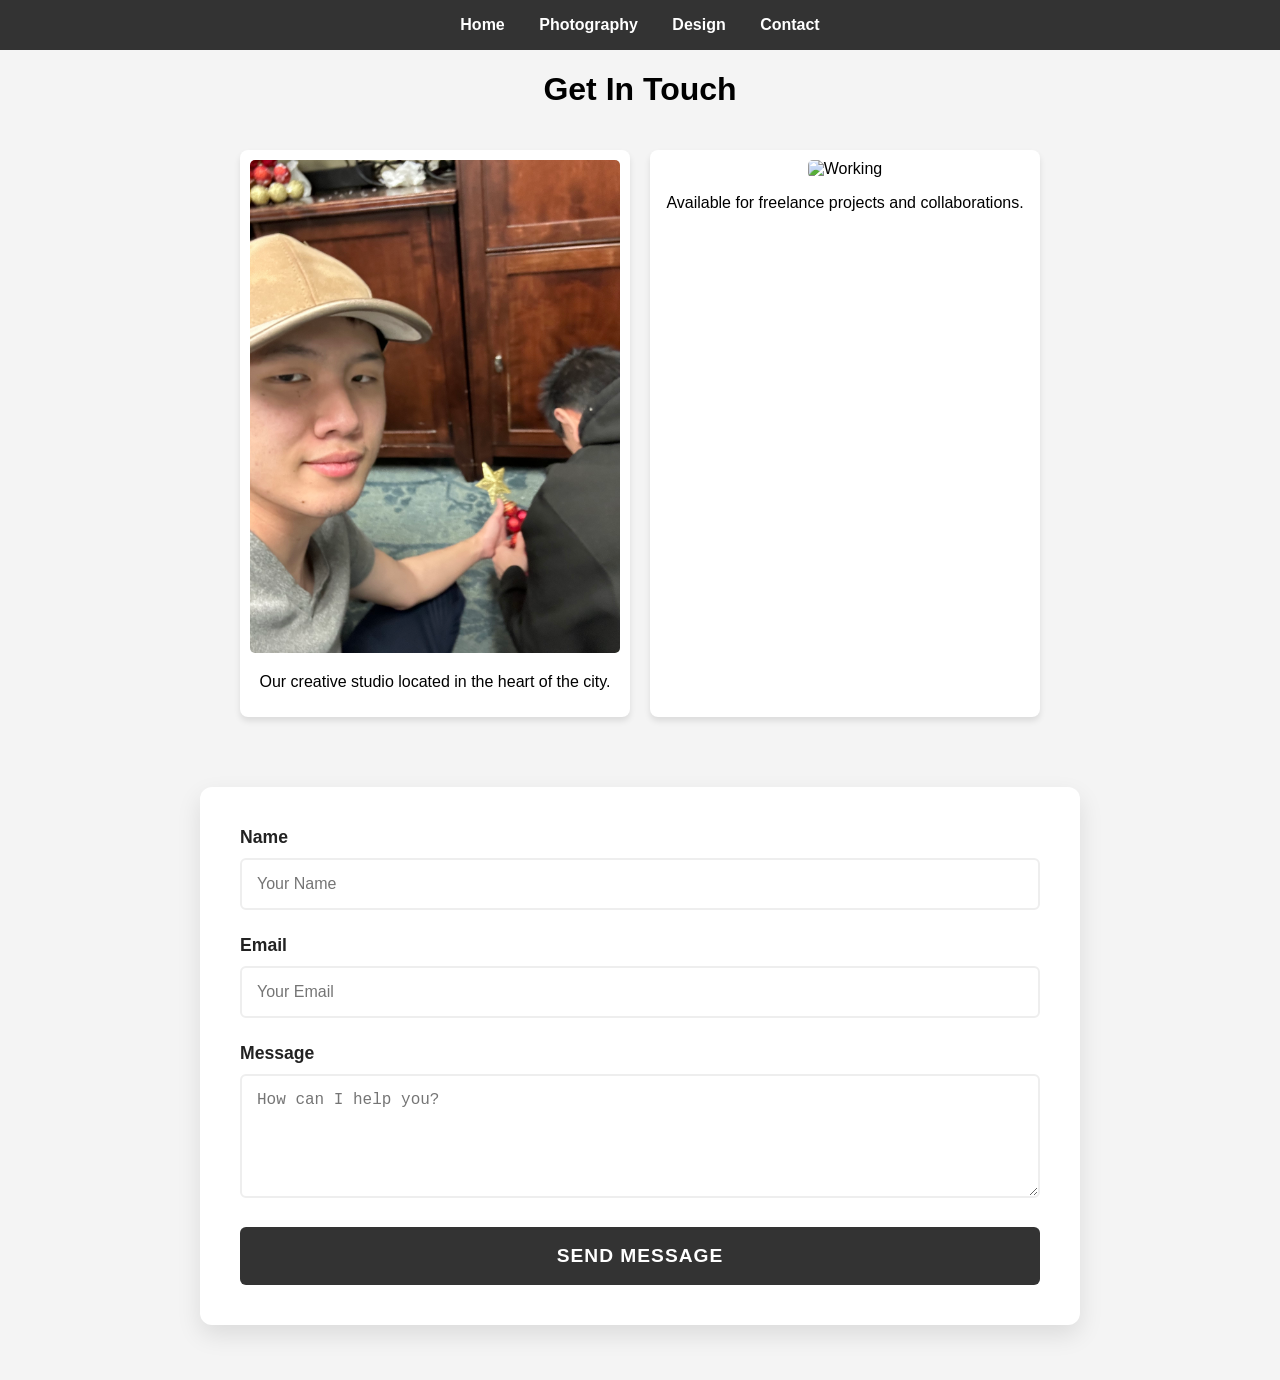
==== contact.html @ ab3d57b9 "Add files via upload" ====
<!DOCTYPE html>
<html lang="en">
<head>
    <meta charset="UTF-8">
    <meta name="viewport" content="width=device-width, initial-scale=1.0">
    <title>Portfolio | Contact</title>
    <link rel="stylesheet" href="style.css">
</head>
<body>

    <nav>
        <a href="index.html">Home</a>
        <a href="photography.html">Photography</a>
        <a href="design.html">Design</a>
        <a href="contact.html">Contact</a>
    </nav>

    <main>
        <h1>Get In Touch</h1>
        
        <div class="grid" style="max-width: 800px; margin: auto;">
            <div class="card">
                <img src="about1.jpeg" onclick="openModal(this.src)" alt="Office Space">
                <p>Our creative studio located in the heart of the city.</p>
            </div>
            <div class="card">
                <img src="about2.png" onclick="openModal(this.src)" alt="Working">
                <p>Available for freelance projects and collaborations.</p>
            </div>
        </div>

        <section class="contact-section">
            <form id="contact-form">
                <div class="form-group">
                    <label for="name">Name</label>
                    <input type="text" id="name" name="name" placeholder="Your Name" required>
                </div>
                <div class="form-group">
                    <label for="email">Email</label>
                    <input type="email" id="email" name="email" placeholder="Your Email" required>
                </div>
                <div class="form-group">
                    <label for="message">Message</label>
                    <textarea id="message" name="message" rows="5" placeholder="How can I help you?" required></textarea>
                </div>
                <button type="submit" class="submit-btn">Send Message</button>
            </form>
        </section>
    </main>

    <div id="myModal" class="modal" onclick="this.style.display='none'">
        <span class="close">&times;</span>
        <img class="modal-content" id="img01">
    </div>

    <script src="script.js"></script>
</body>
</html>
---- style.css ----
body { font-family: sans-serif; margin: 0; background: #f4f4f4; text-align: center; }
nav { background: #333; padding: 1rem; }
nav a { color: white; margin: 0 15px; text-decoration: none; font-weight: bold; }

.grid { display: grid; grid-template-columns: repeat(auto-fit, minmax(300px, 1fr)); gap: 20px; padding: 20px; }
.card { background: white; padding: 10px; border-radius: 8px; box-shadow: 0 4px 6px rgba(0,0,0,0.1); }
.card img { width: 100%; border-radius: 5px; cursor: pointer; transition: 0.3s; }
.card img:hover { opacity: 0.7; }

/* Slideshow */
.slideshow-container { max-width: 800px; position: relative; margin: 20px auto; overflow: hidden; border-radius: 10px; }
.mySlides { display: none; }
.fade { animation: fadeAnim 1.5s; }
@keyframes fadeAnim { from {opacity: .4} to {opacity: 1} }

/* Modal/Lightbox */
.modal { display: none; position: fixed; z-index: 100; top: 0; left: 0; width: 100%; height: 100%; background: rgba(0,0,0,0.9); }
.modal-content { margin: auto; display: block; max-width: 80%; max-height: 80%; margin-top: 5%; }
.close { position: absolute; top: 20px; right: 35px; color: white; font-size: 40px; cursor: pointer; }
3. The Logic (script.js)
This small script handles both the automatic slideshow and the clicking of images.

JavaScript
// Slideshow Logic
let slideIndex = 0;
showSlides();

function showSlides() {
  let slides = document.getElementsByClassName("mySlides");
  for (let i = 0; i < slides.length; i++) {
    slides[i].style.display = "none";  
  }
  slideIndex++;
  if (slideIndex > slides.length) {slideIndex = 1}    
  if(slides.length > 0) {
    slides[slideIndex-1].style.display = "block";  
    setTimeout(showSlides, 3000); // Change image every 3 seconds
  }
}

// Lightbox Logic
function openModal(src) {
  document.getElementById("img01").src = src;
  document.getElementById("myModal").style.display = "block";
}
/* --- Enlarged Contact Form Styles --- */
.contact-section {
    max-width: 800px; /* Increased from 600px */
    margin: 50px auto;
    padding: 40px;   /* More internal breathing room */
    background: white;
    border-radius: 12px;
    box-shadow: 0 10px 25px rgba(0,0,0,0.1); /* Softer, deeper shadow */
    text-align: left;
}

.form-group {
    margin-bottom: 25px; /* More space between fields */
}

.form-group label {
    display: block;
    margin-bottom: 10px;
    font-size: 1.1rem; /* Slightly larger text */
    font-weight: 600;
    color: #222;
}

.form-group input, 
.form-group textarea {
    width: 100%;
    padding: 15px; /* Thicker input boxes */
    border: 2px solid #eee; /* Bolder border */
    border-radius: 6px;
    box-sizing: border-box; 
    font-size: 1rem;
    transition: border-color 0.3s, box-shadow 0.3s;
}

/* Focus effect for better UX */
.form-group input:focus, 
.form-group textarea:focus {
    outline: none;
    border-color: #333;
    box-shadow: 0 0 8px rgba(0,0,0,0.1);
}

.submit-btn {
    background-color: #333;
    color: white;
    padding: 18px; /* Larger button */
    border: none;
    border-radius: 6px;
    cursor: pointer;
    width: 100%;
    font-size: 1.2rem; /* Clearer call to action */
    font-weight: bold;
    text-transform: uppercase;
    letter-spacing: 1px;
    transition: background 0.3s ease;
}

.submit-btn:hover {
    background-color: #000;
}
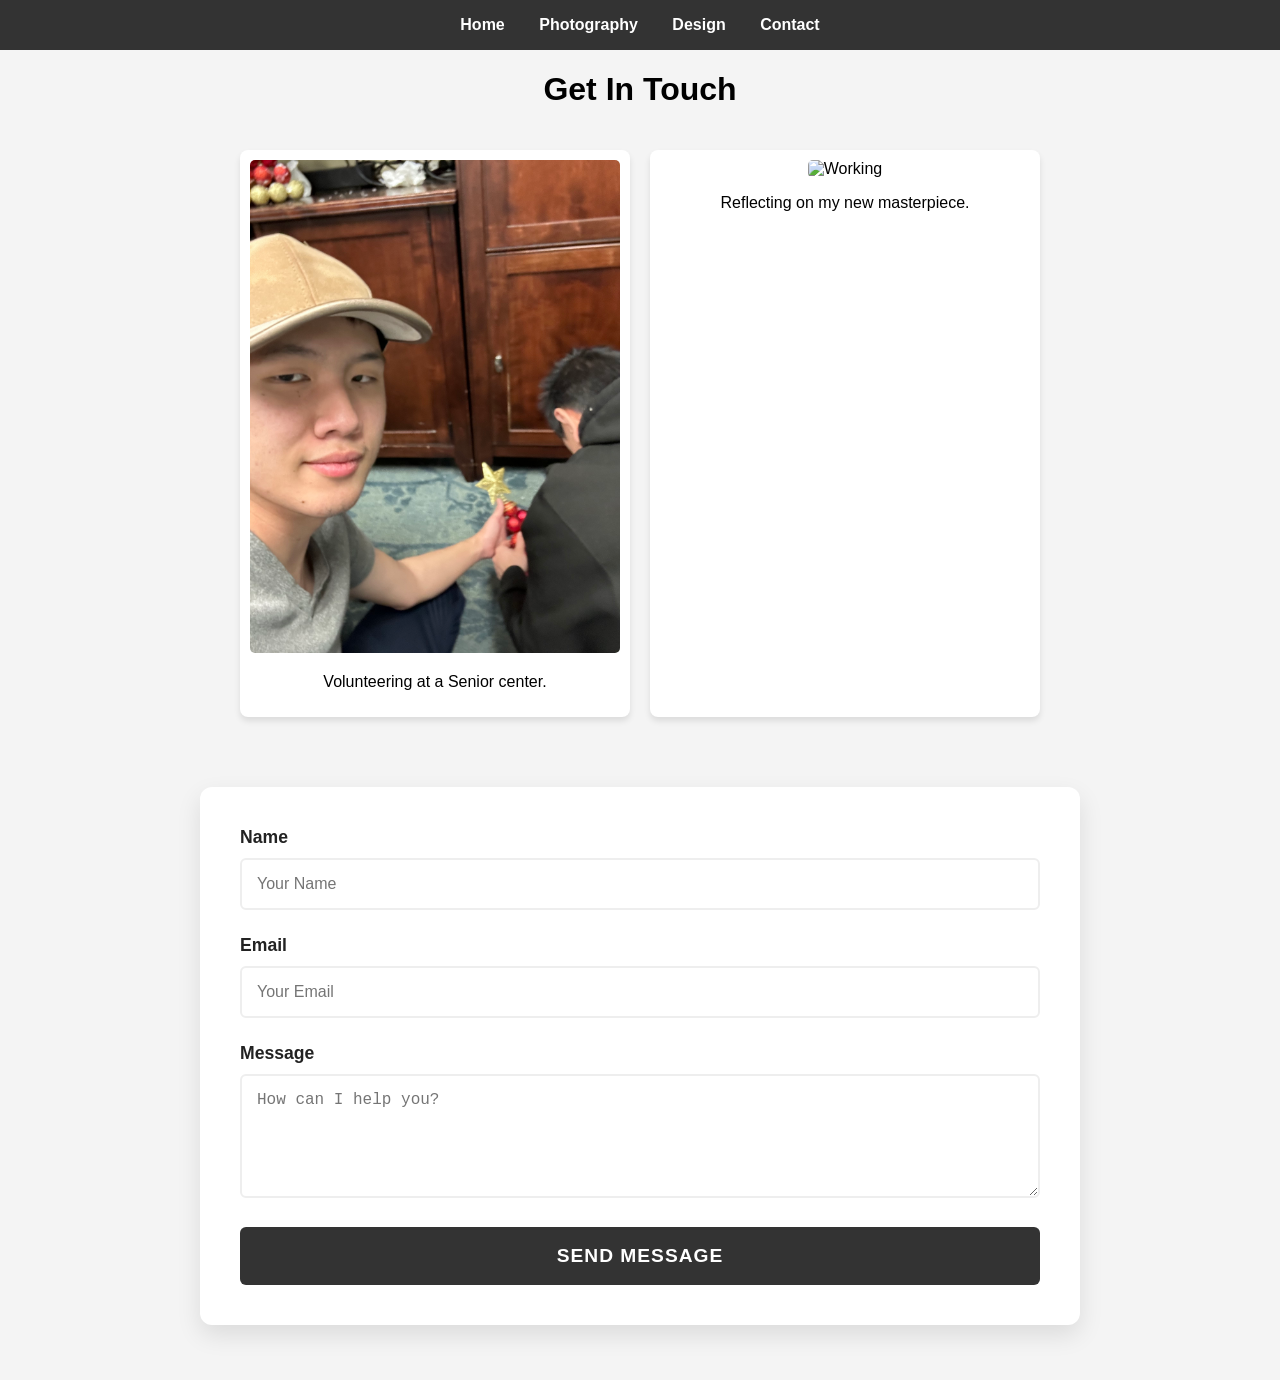
==== commit bb6c19d6: "Update contact.html" ====
--- a/contact.html
+++ b/contact.html
@@ -21,11 +21,11 @@
         <div class="grid" style="max-width: 800px; margin: auto;">
             <div class="card">
                 <img src="about1.jpeg" onclick="openModal(this.src)" alt="Office Space">
-                <p>Our creative studio located in the heart of the city.</p>
+                <p>Volunteering at a Senior center.</p>
             </div>
             <div class="card">
                 <img src="about2.png" onclick="openModal(this.src)" alt="Working">
-                <p>Available for freelance projects and collaborations.</p>
+                <p>Reflecting on my new masterpiece.</p>
             </div>
         </div>
 
@@ -55,4 +55,4 @@
 
     <script src="script.js"></script>
 </body>
-</html>+</html>
